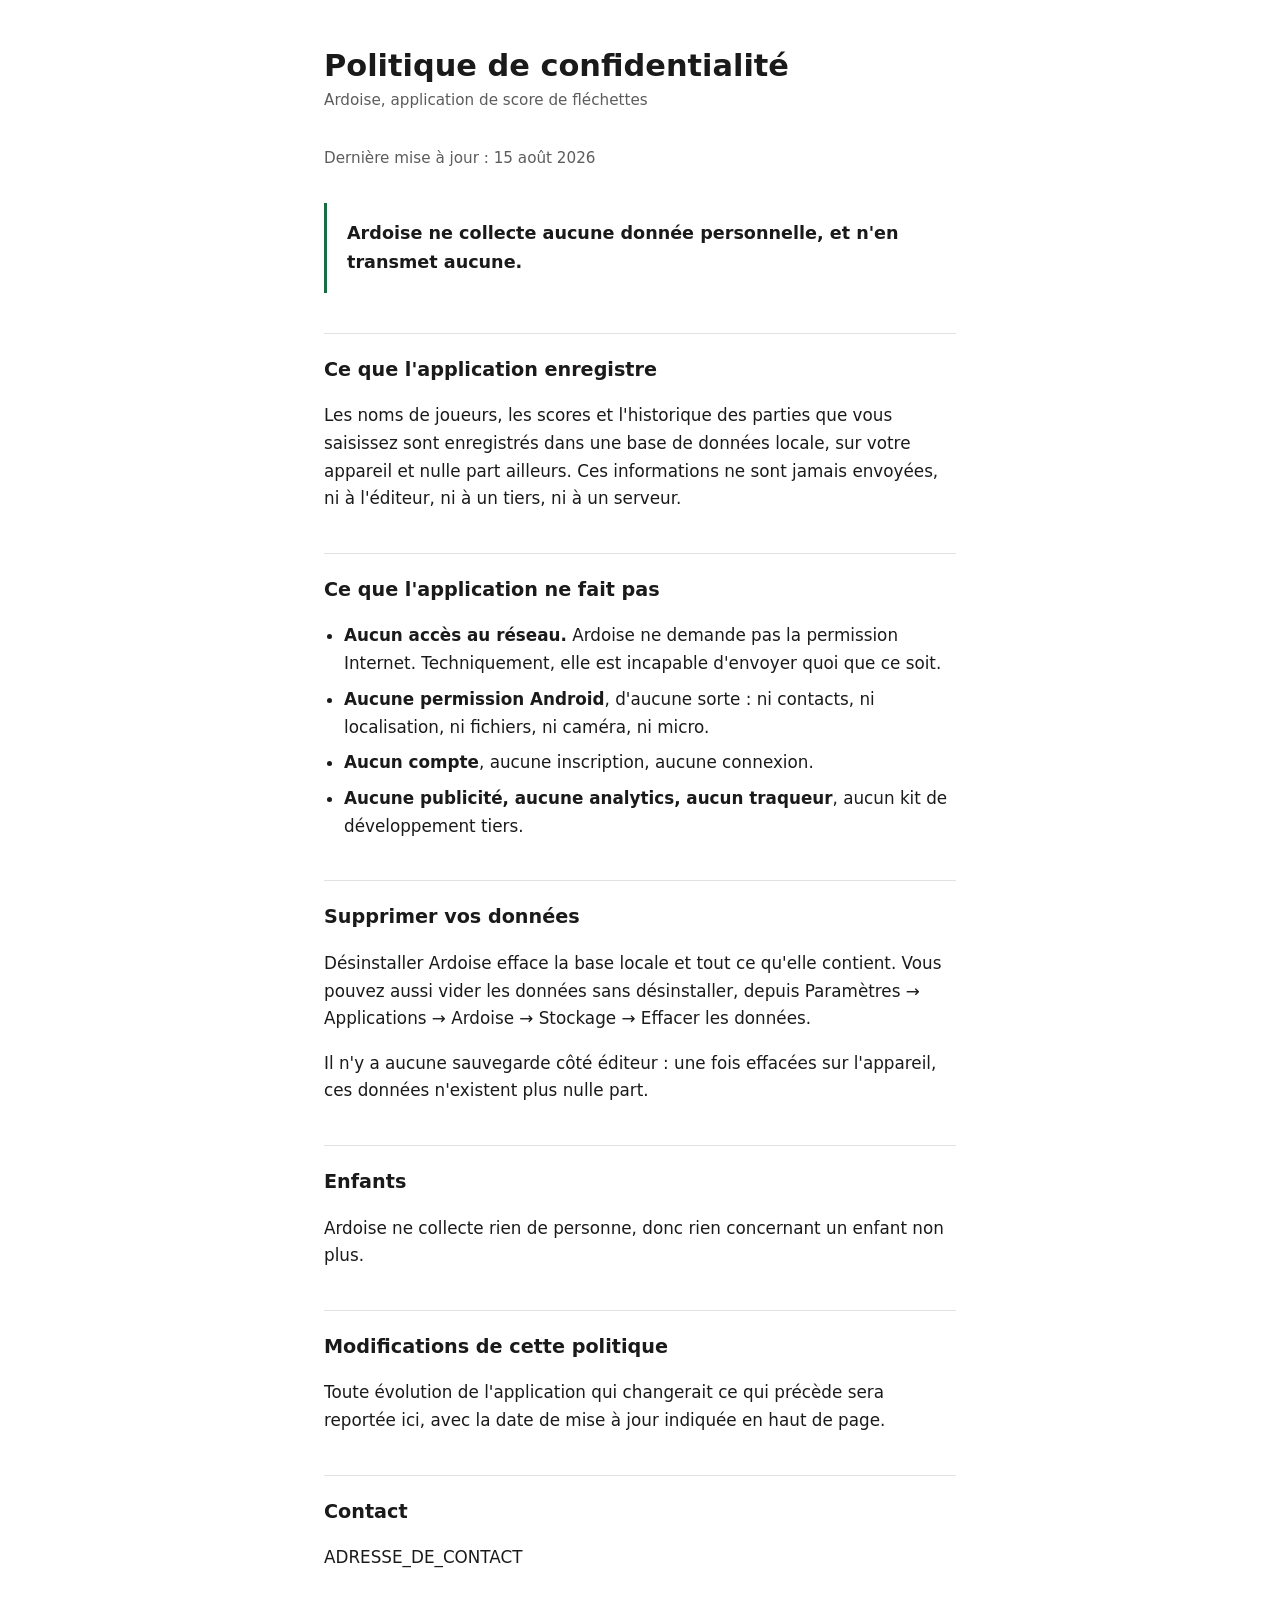
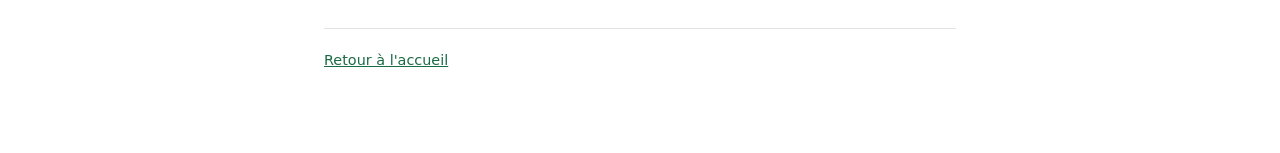
==== ardoise/index.html @ 5fc14cb7 "Serve the pages the app stores demand, and nothing more Play Console will not publish a listing with" ====
<!doctype html>
<html lang="fr">
<head>
    <meta charset="utf-8">
    <meta name="viewport" content="width=device-width, initial-scale=1">
    <title>Politique de confidentialité — Ardoise</title>
    <meta name="description" content="Ardoise, application de score de fléchettes : aucune donnée collectée, aucune donnée transmise.">
    <link rel="stylesheet" href="../style.css">
</head>
<body>
<main>
    <h1>Politique de confidentialité</h1>
    <p class="sous-titre">Ardoise, application de score de fléchettes</p>
    <p class="date">Dernière mise à jour : 15 août 2026</p>

    <p class="resume">Ardoise ne collecte aucune donnée personnelle, et n'en transmet aucune.</p>

    <h2>Ce que l'application enregistre</h2>
    <p>
        Les noms de joueurs, les scores et l'historique des parties que vous
        saisissez sont enregistrés dans une base de données locale, sur votre
        appareil et nulle part ailleurs. Ces informations ne sont jamais
        envoyées, ni à l'éditeur, ni à un tiers, ni à un serveur.
    </p>

    <h2>Ce que l'application ne fait pas</h2>
    <ul>
        <li>
            <strong>Aucun accès au réseau.</strong> Ardoise ne demande pas la
            permission Internet. Techniquement, elle est incapable d'envoyer
            quoi que ce soit.
        </li>
        <li>
            <strong>Aucune permission Android</strong>, d'aucune sorte : ni
            contacts, ni localisation, ni fichiers, ni caméra, ni micro.
        </li>
        <li><strong>Aucun compte</strong>, aucune inscription, aucune connexion.</li>
        <li>
            <strong>Aucune publicité, aucune analytics, aucun traqueur</strong>,
            aucun kit de développement tiers.
        </li>
    </ul>

    <h2>Supprimer vos données</h2>
    <p>
        Désinstaller Ardoise efface la base locale et tout ce qu'elle contient.
        Vous pouvez aussi vider les données sans désinstaller, depuis
        Paramètres → Applications → Ardoise → Stockage → Effacer les données.
    </p>
    <p>
        Il n'y a aucune sauvegarde côté éditeur : une fois effacées sur
        l'appareil, ces données n'existent plus nulle part.
    </p>

    <h2>Enfants</h2>
    <p>
        Ardoise ne collecte rien de personne, donc rien concernant un enfant
        non plus.
    </p>

    <h2>Modifications de cette politique</h2>
    <p>
        Toute évolution de l'application qui changerait ce qui précède sera
        reportée ici, avec la date de mise à jour indiquée en haut de page.
    </p>

    <h2>Contact</h2>
    <!--
      À REMPLACER avant de déposer cette URL dans Play Console : cette adresse
      doit être celle du contact public de la fiche Play Store.
    -->
    <p>ADRESSE_DE_CONTACT</p>
</main>
<footer>
    <a href="../">Retour à l'accueil</a>
</footer>
</body>
</html>
---- style.css ----
/*
 * Une seule feuille pour tout le site. Pas de générateur, pas de build : une
 * erreur dans une page ne peut pas empêcher les autres d'être servies, et les
 * URLs légales des apps restent en ligne quoi qu'il arrive ailleurs.
 */

:root {
    color-scheme: light dark;
    --fond: #ffffff;
    --texte: #1a1a1a;
    --attenue: #5c5c5c;
    --trait: #e2e2e2;
    --lien: #1b6b45;
}

@media (prefers-color-scheme: dark) {
    :root {
        --fond: #14161a;
        --texte: #e8e8e8;
        --attenue: #a0a0a0;
        --trait: #2b2f36;
        --lien: #6fce9f;
    }
}

* {
    box-sizing: border-box;
}

body {
    margin: 0 auto;
    padding: 3rem 1.25rem 5rem;
    max-width: 42rem;
    background: var(--fond);
    color: var(--texte);
    font-family: system-ui, -apple-system, "Segoe UI", sans-serif;
    font-size: 1.05rem;
    line-height: 1.65;
}

h1 {
    margin: 0 0 0.25rem;
    font-size: 1.9rem;
    line-height: 1.2;
}

h2 {
    margin: 2.5rem 0 0.75rem;
    padding-top: 1.25rem;
    border-top: 1px solid var(--trait);
    font-size: 1.2rem;
}

.date,
.sous-titre {
    margin: 0 0 2rem;
    color: var(--attenue);
    font-size: 0.95rem;
}

.resume {
    margin: 2rem 0;
    padding: 1rem 1.25rem;
    border-left: 3px solid var(--lien);
    font-size: 1.1rem;
    font-weight: 600;
}

ul {
    padding-left: 1.25rem;
}

li {
    margin-bottom: 0.5rem;
}

a {
    color: var(--lien);
}

footer {
    margin-top: 3.5rem;
    padding-top: 1.25rem;
    border-top: 1px solid var(--trait);
    color: var(--attenue);
    font-size: 0.9rem;
}
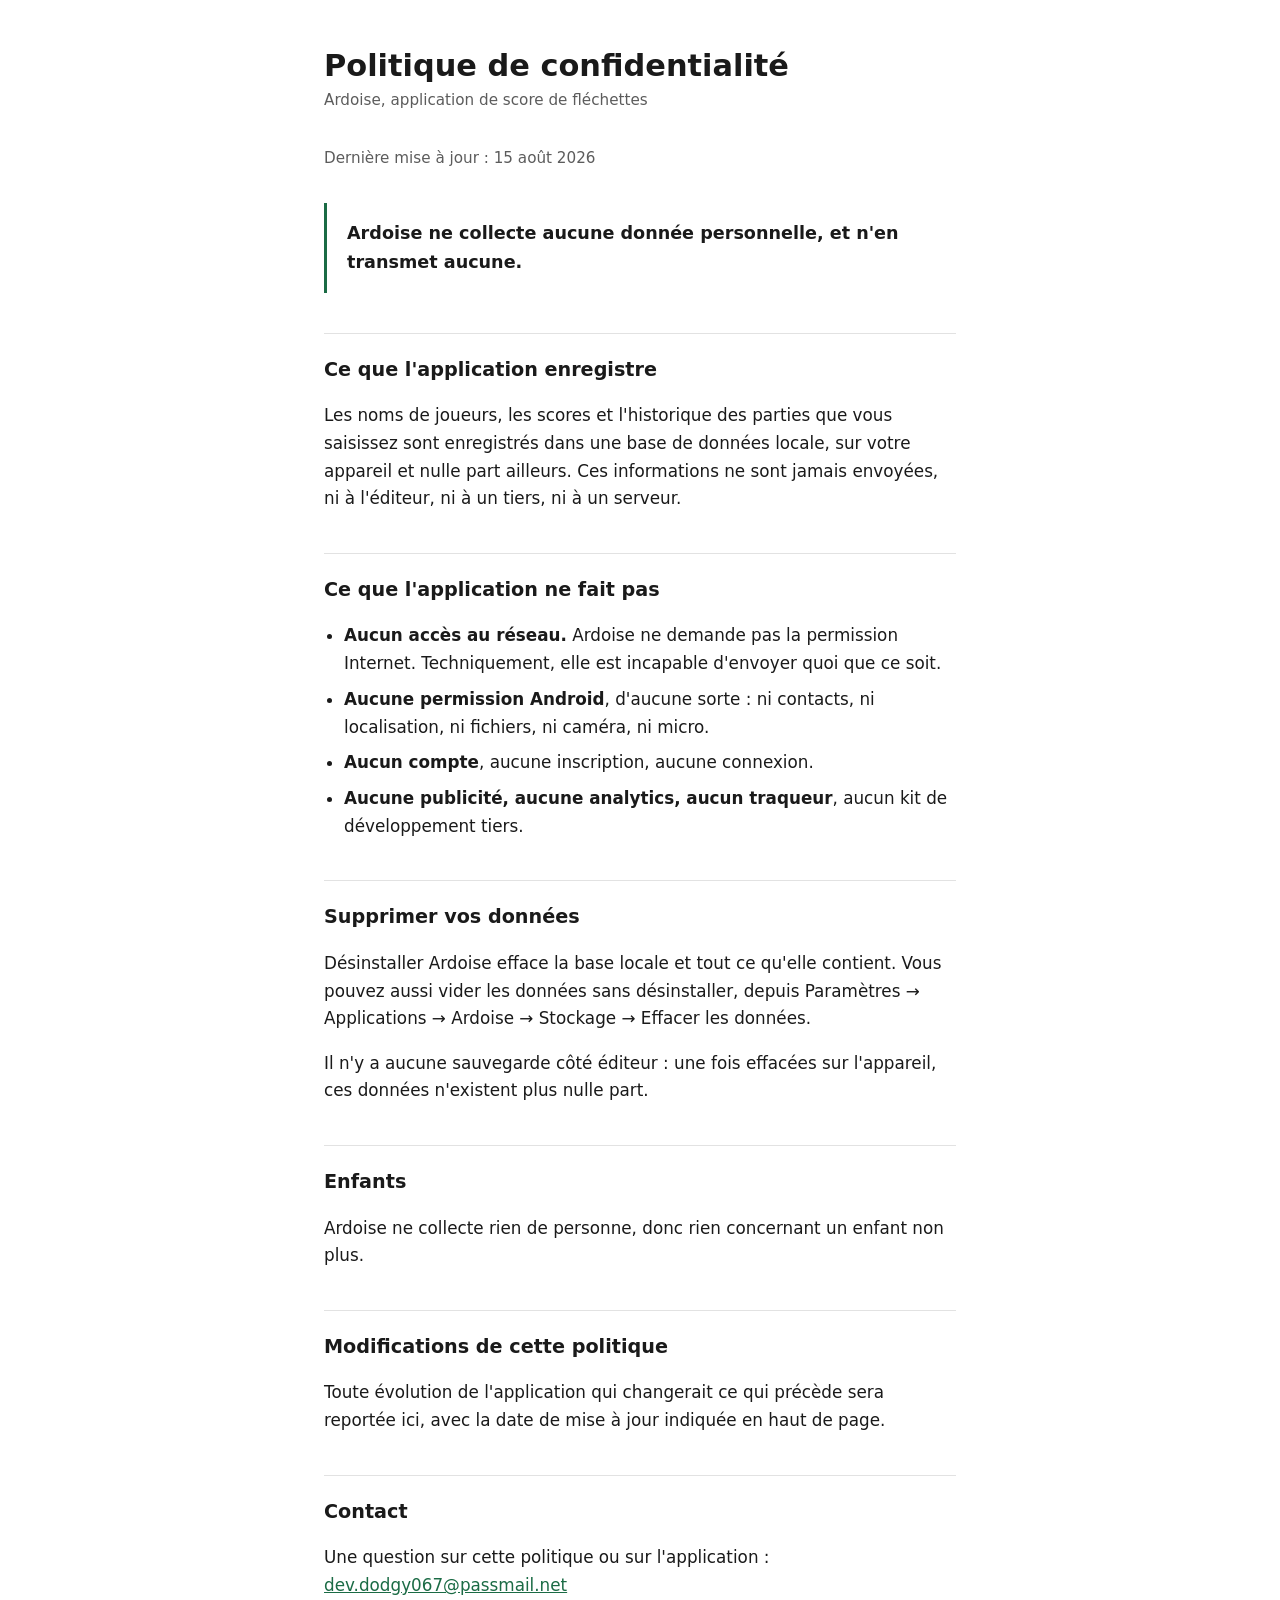
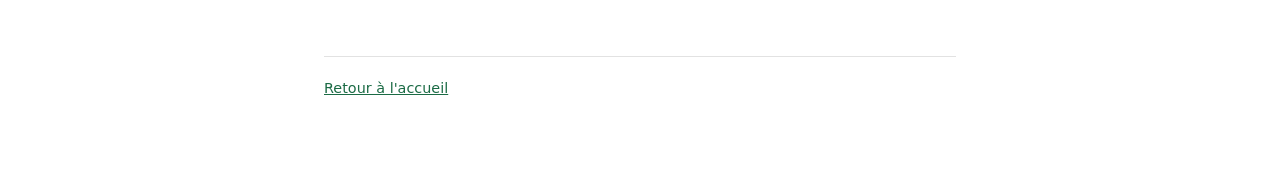
==== commit 81fb8aab: "Give the policy a contact that can be reached Play Console requires one, and a policy nobody can ans" ====
--- a/ardoise/index.html
+++ b/ardoise/index.html
@@ -65,11 +65,10 @@
     </p>
 
     <h2>Contact</h2>
-    <!--
-      À REMPLACER avant de déposer cette URL dans Play Console : cette adresse
-      doit être celle du contact public de la fiche Play Store.
-    -->
-    <p>ADRESSE_DE_CONTACT</p>
+    <p>
+        Une question sur cette politique ou sur l'application :
+        <a href="mailto:dev.dodgy067@passmail.net">dev.dodgy067@passmail.net</a>
+    </p>
 </main>
 <footer>
     <a href="../">Retour à l'accueil</a>
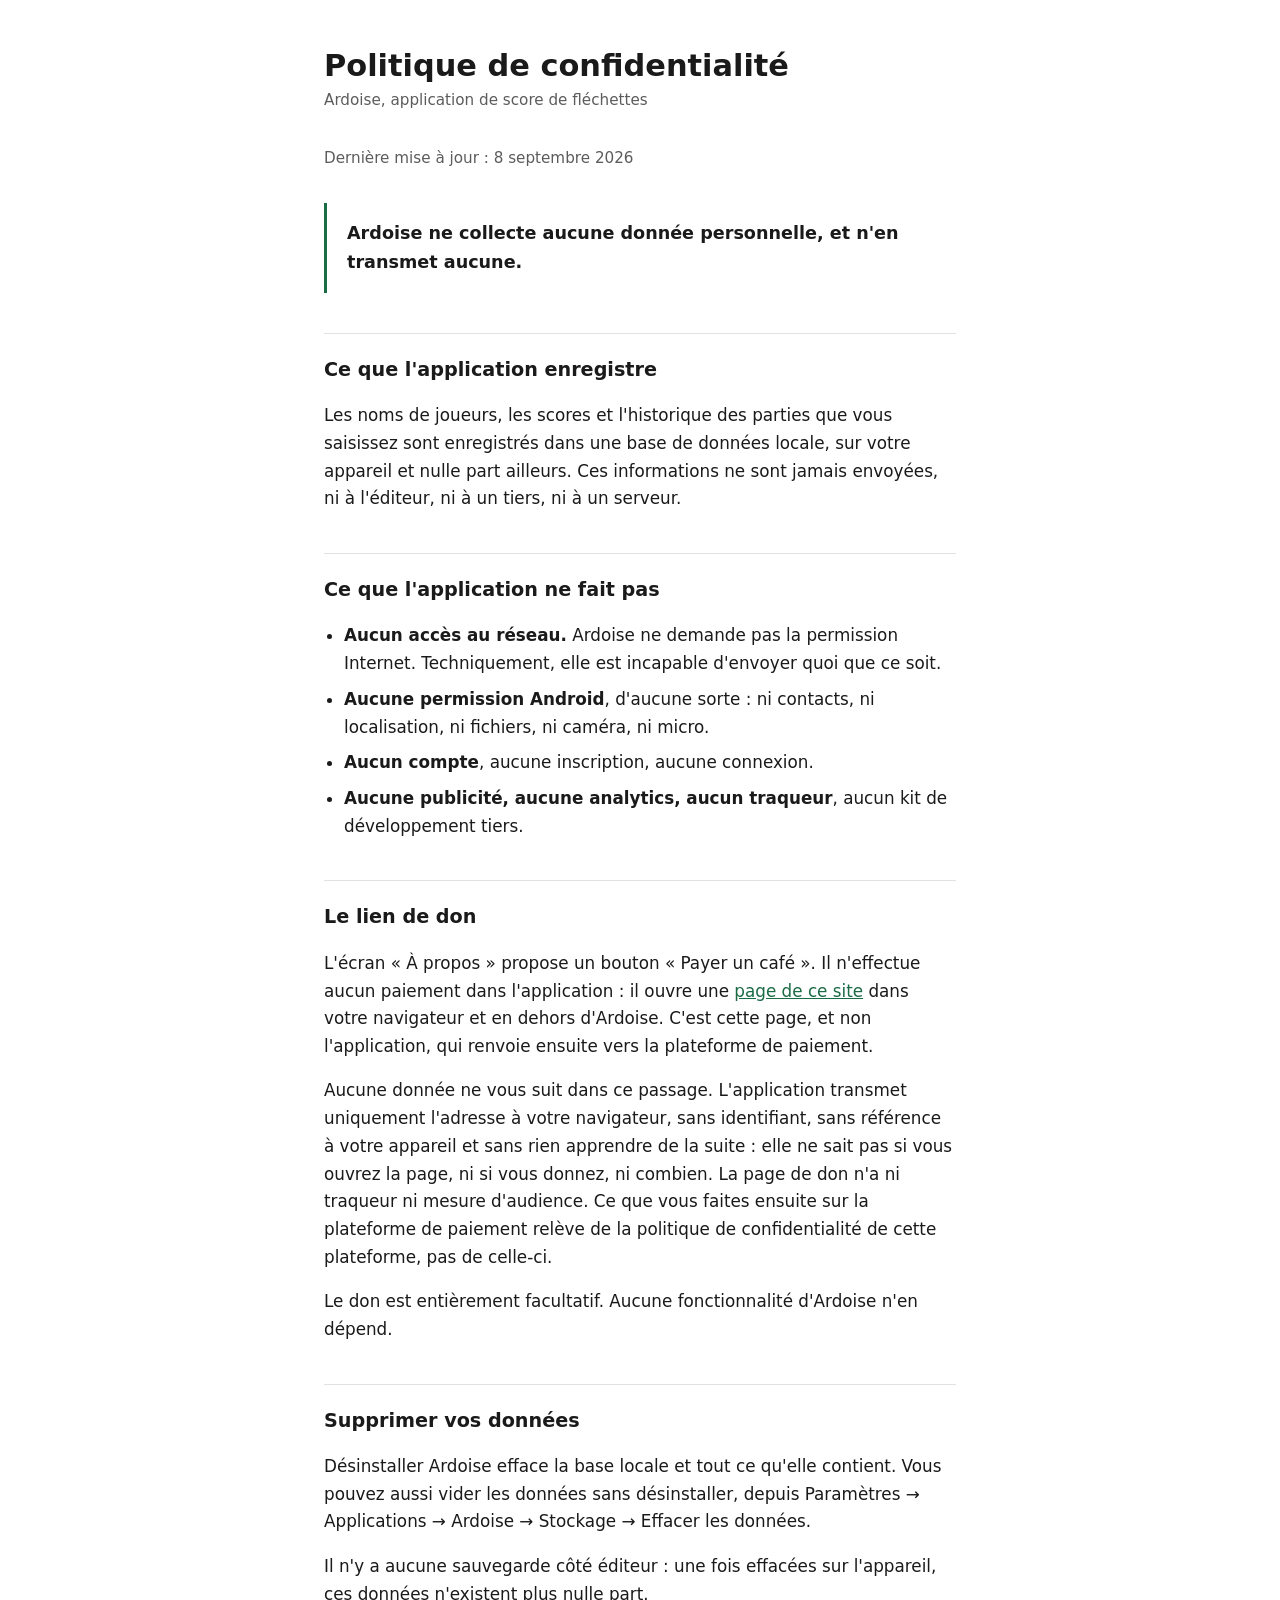
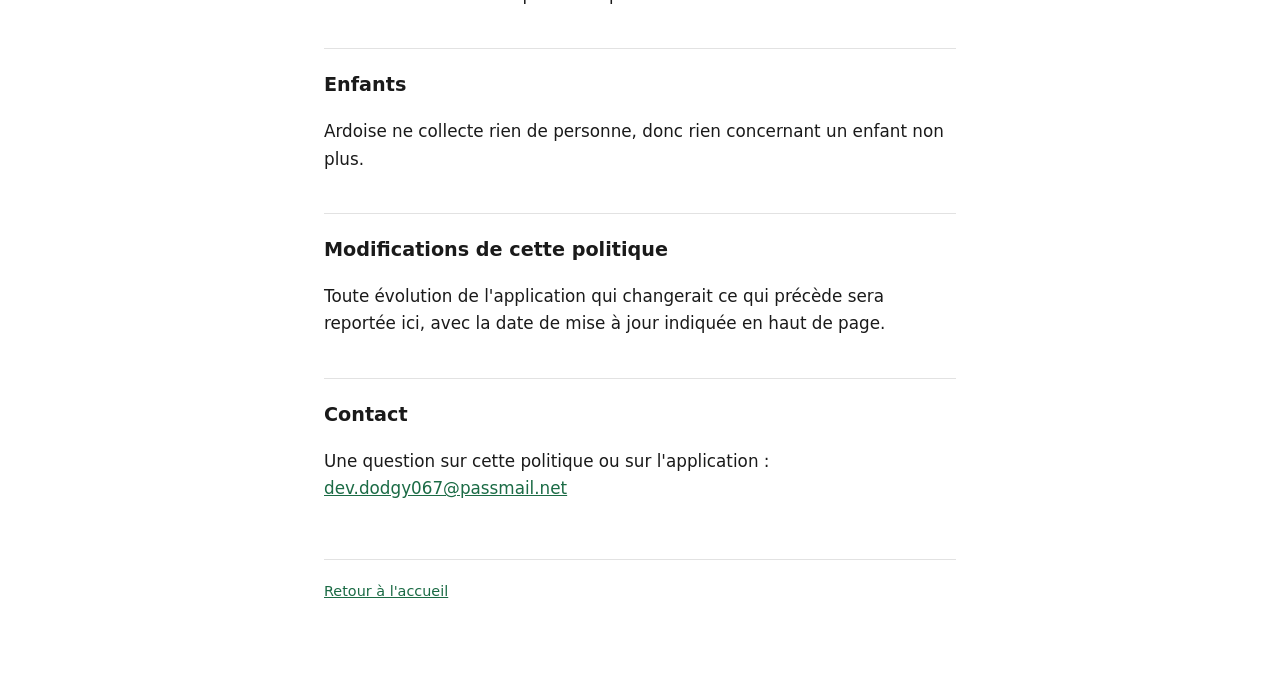
==== commit f37ca3eb: "Décrire le lien de don dans la politique de confidentialité Le bouton « Payer un café » ouvre une pa" ====
--- a/ardoise/index.html
+++ b/ardoise/index.html
@@ -11,7 +11,7 @@
 <main>
     <h1>Politique de confidentialité</h1>
     <p class="sous-titre">Ardoise, application de score de fléchettes</p>
-    <p class="date">Dernière mise à jour : 15 août 2026</p>
+    <p class="date">Dernière mise à jour : 8 septembre 2026</p>
 
     <p class="resume">Ardoise ne collecte aucune donnée personnelle, et n'en transmet aucune.</p>
 
@@ -40,6 +40,28 @@
             aucun kit de développement tiers.
         </li>
     </ul>
+
+    <h2>Le lien de don</h2>
+    <p>
+        L'écran « À propos » propose un bouton « Payer un café ». Il n'effectue
+        aucun paiement dans l'application : il ouvre une
+        <a href="don/">page de ce site</a> dans votre navigateur et en dehors
+        d'Ardoise. C'est cette page, et non l'application, qui renvoie ensuite
+        vers la plateforme de paiement.
+    </p>
+    <p>
+        Aucune donnée ne vous suit dans ce passage. L'application transmet
+        uniquement l'adresse à votre navigateur, sans identifiant, sans
+        référence à votre appareil et sans rien apprendre de la suite : elle ne
+        sait pas si vous ouvrez la page, ni si vous donnez, ni combien. La page
+        de don n'a ni traqueur ni mesure d'audience. Ce que vous faites ensuite
+        sur la plateforme de paiement relève de la politique de confidentialité
+        de cette plateforme, pas de celle-ci.
+    </p>
+    <p>
+        Le don est entièrement facultatif. Aucune fonctionnalité d'Ardoise n'en
+        dépend.
+    </p>
 
     <h2>Supprimer vos données</h2>
     <p>
--- a/style.css
+++ b/style.css
@@ -85,3 +85,20 @@
     color: var(--attenue);
     font-size: 0.9rem;
 }
+
+/*
+ * Appel à l'action isolé : un seul par page, sinon il ne veut plus rien dire.
+ * Encadré plutôt que rempli — la page demande, elle ne réclame pas.
+ */
+.action {
+    margin: 2.5rem 0;
+}
+
+.action a {
+    display: inline-block;
+    padding: 0.75rem 1.5rem;
+    border: 1px solid var(--lien);
+    border-radius: 0.5rem;
+    font-weight: 600;
+    text-decoration: none;
+}
